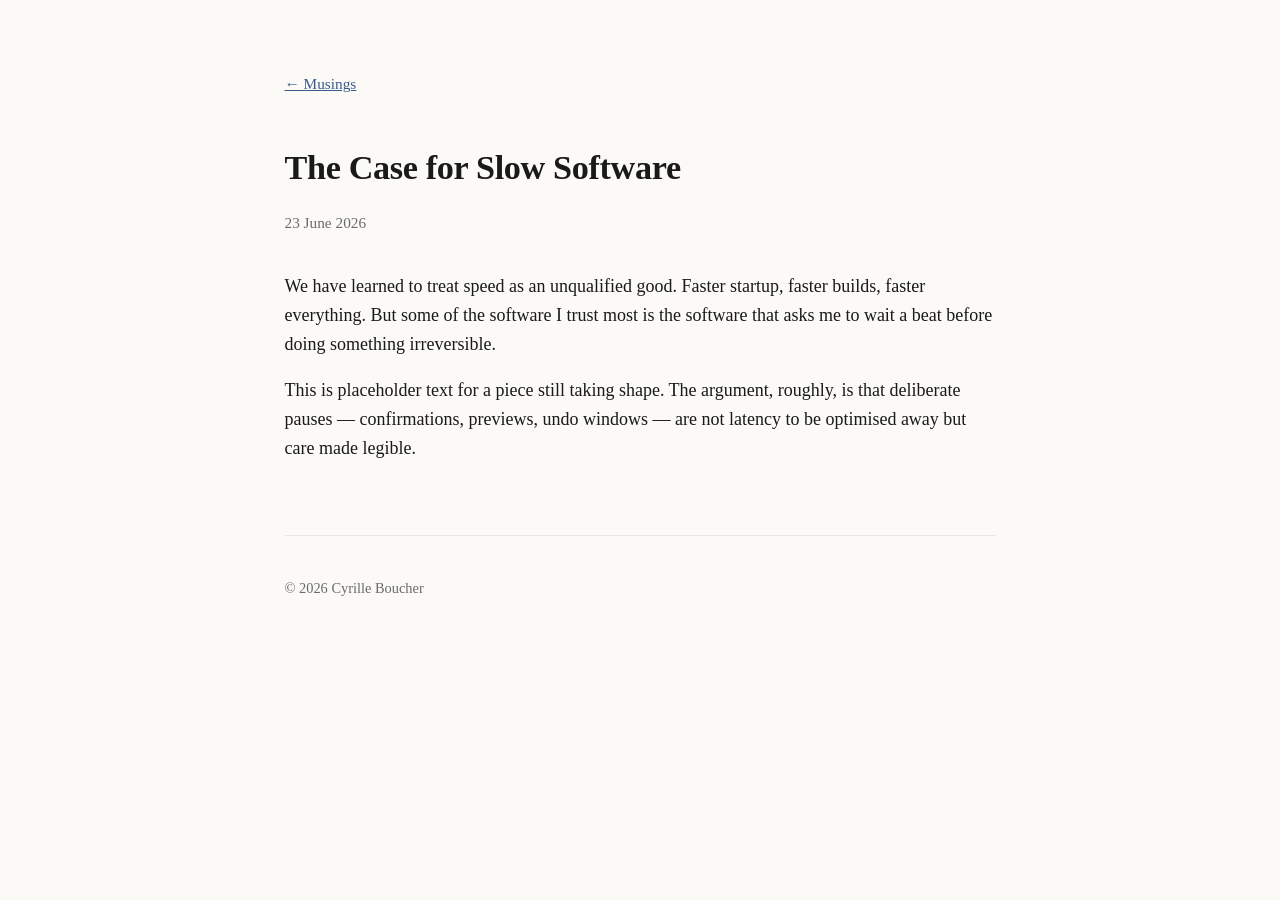
==== articles/the-case-for-slow-software.html @ 2c5f78c5 "Scaffold Musings static site with GitHub Pages publishing - Add welcome index page with article list" ====
<!DOCTYPE html>
<html lang="en">
<head>
  <meta charset="utf-8">
  <meta name="viewport" content="width=device-width, initial-scale=1">
  <title>The Case for Slow Software — Musings</title>
  <meta name="description" content="A few words in defence of tools that take their time.">
  <link rel="stylesheet" href="../assets/style.css">
</head>
<body>
  <div class="wrap">
    <nav class="back"><a href="../index.html">&larr; Musings</a></nav>

    <article>
      <h1>The Case for Slow Software</h1>
      <p class="meta">23 June 2026</p>

      <p>
        We have learned to treat speed as an unqualified good. Faster startup,
        faster builds, faster everything. But some of the software I trust most
        is the software that asks me to wait a beat before doing something
        irreversible.
      </p>
      <p>
        This is placeholder text for a piece still taking shape. The argument,
        roughly, is that deliberate pauses &mdash; confirmations, previews, undo
        windows &mdash; are not latency to be optimised away but care made
        legible.
      </p>
    </article>

    <footer class="site">
      <p>&copy; 2026 Cyrille Boucher</p>
    </footer>
  </div>
</body>
</html>
---- assets/style.css ----
:root {
  --ink: #1a1a1a;
  --muted: #6b6b6b;
  --accent: #3a5a8a;
  --rule: #e6e6e6;
  --bg: #fbfaf7;
  --max: 42rem;
}

* { box-sizing: border-box; }

html { font-size: 18px; }

body {
  margin: 0;
  background: var(--bg);
  color: var(--ink);
  font-family: Georgia, "Iowan Old Style", "Times New Roman", serif;
  line-height: 1.6;
}

.wrap {
  max-width: var(--max);
  margin: 0 auto;
  padding: 4rem 1.25rem 6rem;
}

a { color: var(--accent); }
a:hover { text-decoration: none; }

header.site {
  margin-bottom: 3rem;
}

header.site h1 {
  font-size: 2rem;
  margin: 0 0 0.5rem;
  letter-spacing: -0.01em;
}

header.site p.tagline {
  color: var(--muted);
  font-style: italic;
  margin: 0;
}

nav.back {
  font-size: 0.85rem;
  margin-bottom: 2.5rem;
}

ul.index {
  list-style: none;
  padding: 0;
  margin: 0;
}

ul.index li {
  padding: 1.25rem 0;
  border-top: 1px solid var(--rule);
}

ul.index li:last-child { border-bottom: 1px solid var(--rule); }

ul.index a.title {
  font-size: 1.2rem;
  text-decoration: none;
}

ul.index p.summary {
  margin: 0.35rem 0 0;
  color: var(--muted);
  font-size: 0.95rem;
}

article h1 {
  font-size: 1.9rem;
  margin: 0 0 0.25rem;
  letter-spacing: -0.01em;
}

article .meta {
  color: var(--muted);
  font-size: 0.85rem;
  margin-bottom: 2rem;
}

footer.site {
  margin-top: 4rem;
  padding-top: 1.5rem;
  border-top: 1px solid var(--rule);
  color: var(--muted);
  font-size: 0.8rem;
}
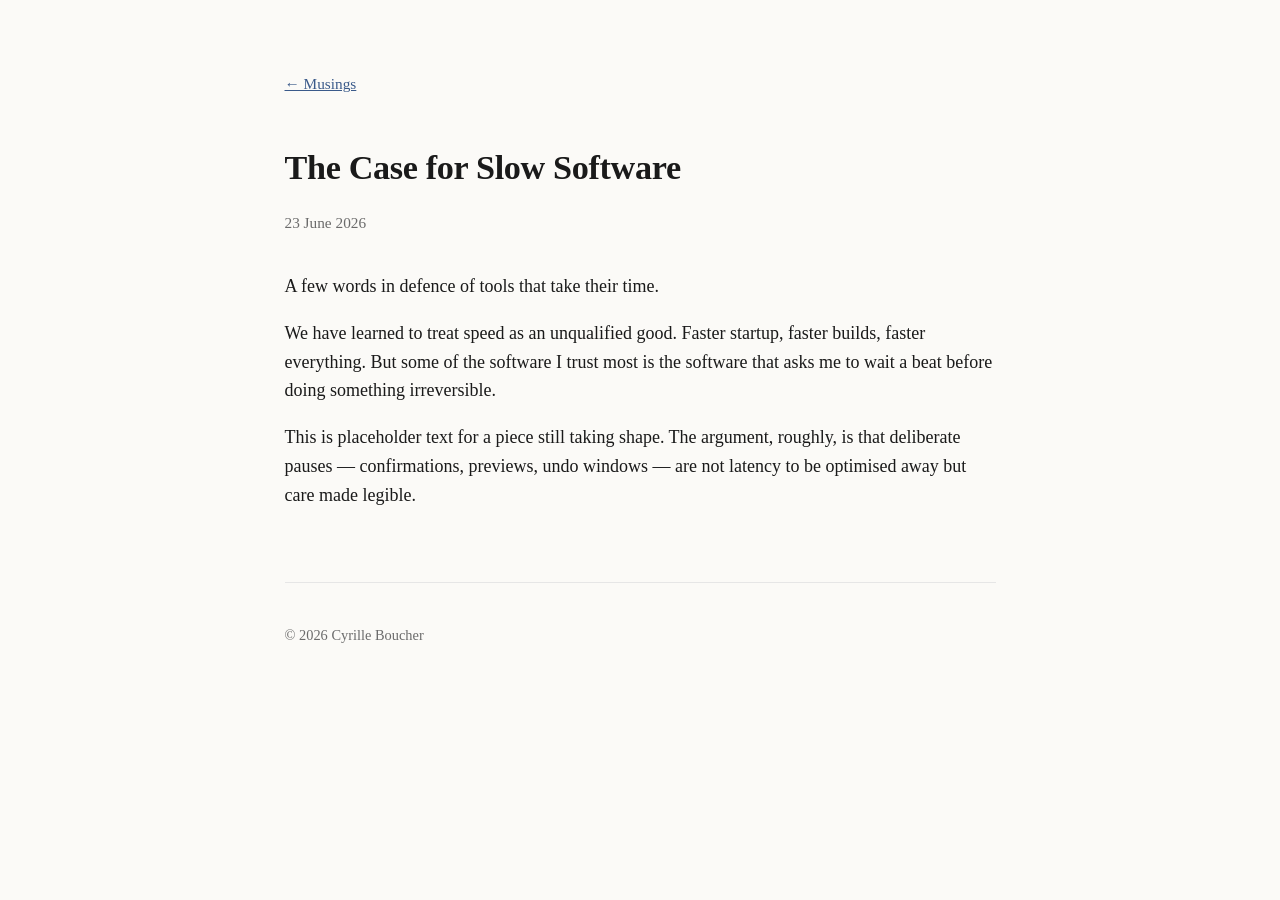
==== commit e4d03341: "Generate index/staging listings from article metadata - Add scripts/build_index.py: scans articles/," ====
--- a/articles/the-case-for-slow-software.html
+++ b/articles/the-case-for-slow-software.html
@@ -5,6 +5,7 @@
   <meta name="viewport" content="width=device-width, initial-scale=1">
   <title>The Case for Slow Software — Musings</title>
   <meta name="description" content="A few words in defence of tools that take their time.">
+  <meta name="status" content="published">
   <link rel="stylesheet" href="../assets/style.css">
 </head>
 <body>
@@ -14,6 +15,7 @@
     <article>
       <h1>The Case for Slow Software</h1>
       <p class="meta">23 June 2026</p>
+      <p class="summary lede">A few words in defence of tools that take their time.</p>
 
       <p>
         We have learned to treat speed as an unqualified good. Faster startup,
